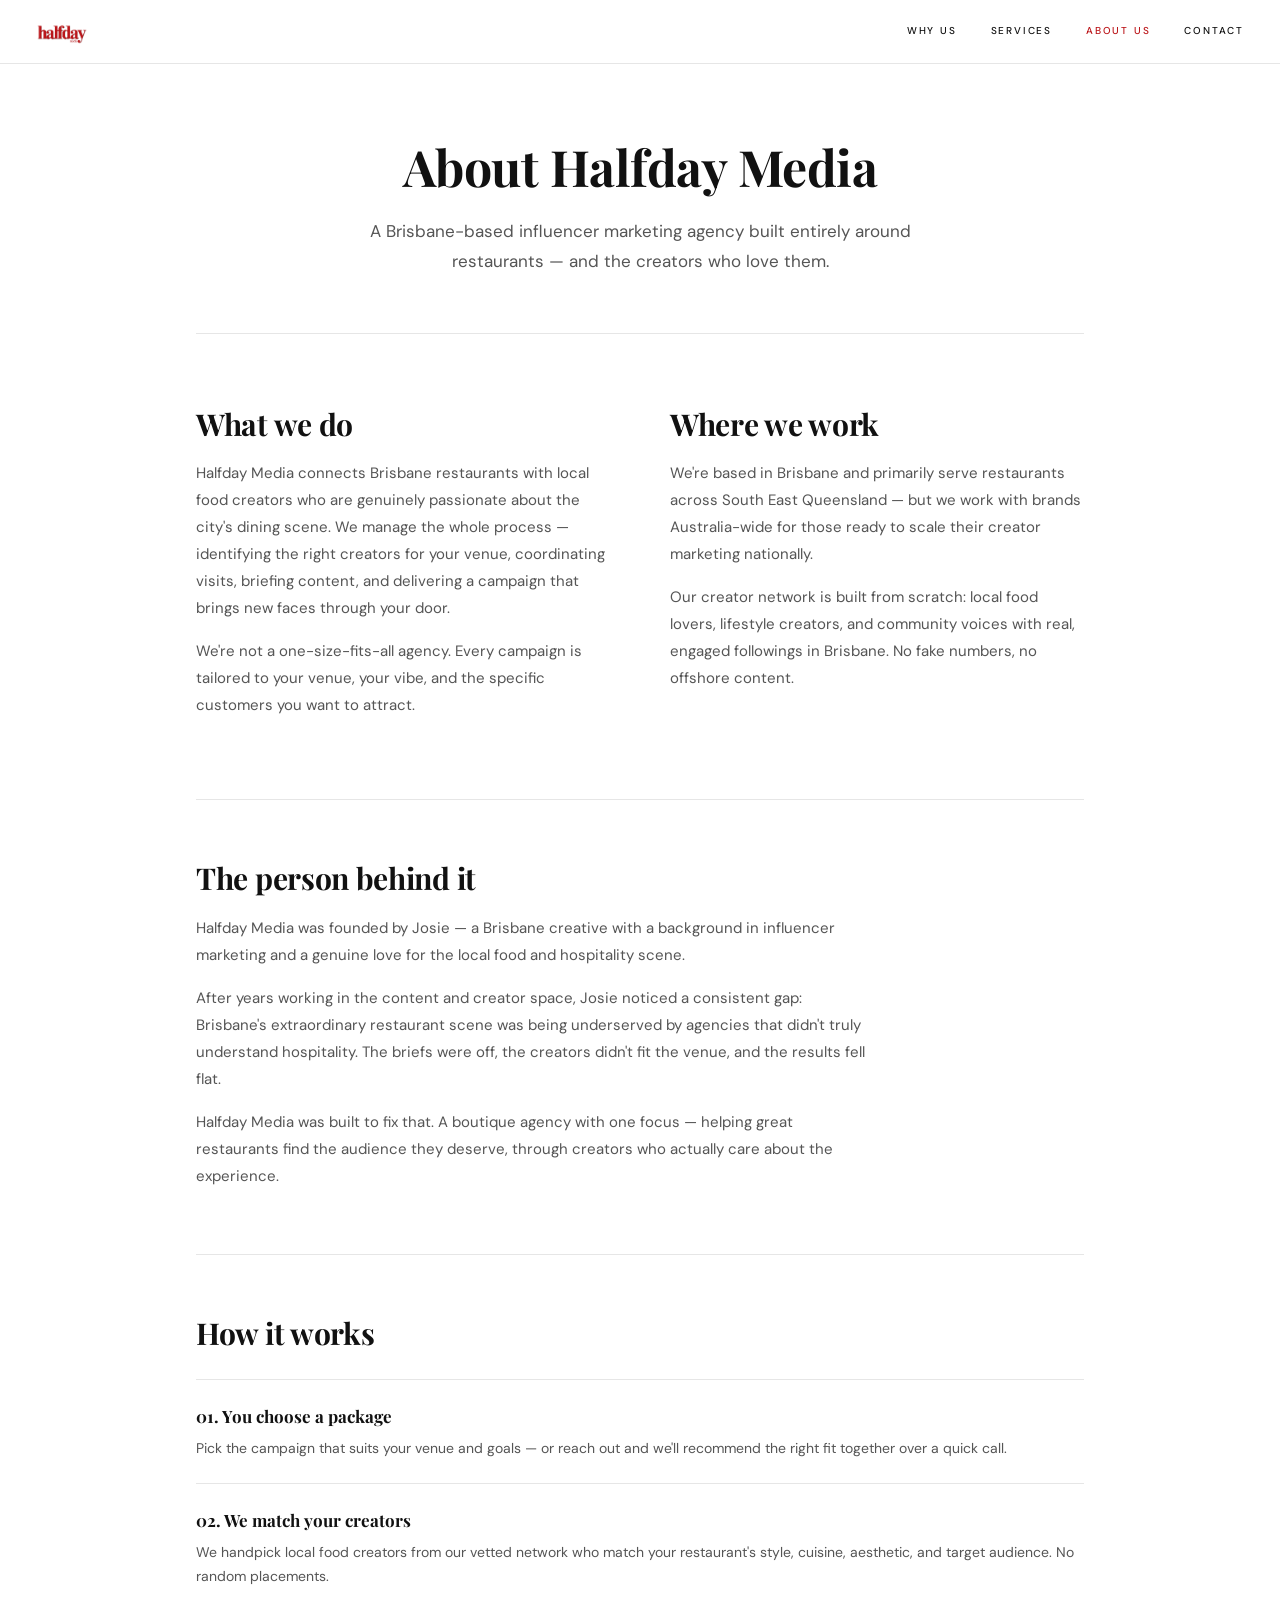
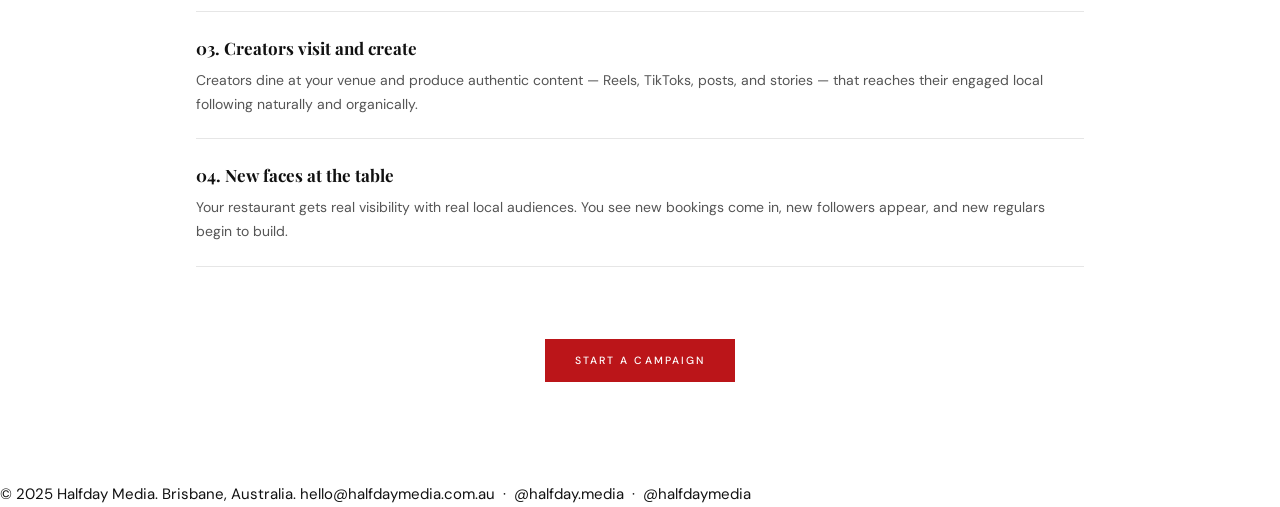
==== about.html @ 53fdbc43 "Create about.html" ====
<!DOCTYPE html>
<html lang="en">
<head>
  <meta charset="UTF-8">
  <meta name="viewport" content="width=device-width, initial-scale=1.0">
  <title>About Us — Halfday Media | Brisbane Influencer Marketing Agency</title>
  <meta name="description" content="Halfday Media is a Brisbane-based influencer marketing agency built for restaurants. Learn about our story, our approach, and the person behind it all.">
  <link rel="preconnect" href="https://fonts.googleapis.com">
  <link href="https://fonts.googleapis.com/css2?family=Playfair+Display:wght@400;700;900&family=DM+Sans:opsz,wght@9..40,300;9..40,400;9..40,500&display=swap" rel="stylesheet">
  <link rel="stylesheet" href="styles.css">
</head>
<body>
<header class="site-header">
  <a href="index.html" class="header-logo"><img src="logo.png" alt="Halfday Media"></a>
  <nav class="site-nav">
    <a href="why-us.html">Why Us</a>
    <a href="services.html">Services</a>
    <a href="about.html" class="active">About Us</a>
    <a href="contact.html">Contact</a>
  </nav>
</header>
<main class="page-main">
  <div class="page-hero">
    <h1>About Halfday Media</h1>
    <p>A Brisbane-based influencer marketing agency built entirely around restaurants — and the creators who love them.</p>
  </div>
  <section class="section">
    <div class="grid-2">
      <div>
        <h2>What we do</h2>
        <p>Halfday Media connects Brisbane restaurants with local food creators who are genuinely passionate about the city's dining scene. We manage the whole process — identifying the right creators for your venue, coordinating visits, briefing content, and delivering a campaign that brings new faces through your door.</p>
        <p>We're not a one-size-fits-all agency. Every campaign is tailored to your venue, your vibe, and the specific customers you want to attract.</p>
      </div>
      <div>
        <h2>Where we work</h2>
        <p>We're based in Brisbane and primarily serve restaurants across South East Queensland — but we work with brands Australia-wide for those ready to scale their creator marketing nationally.</p>
        <p>Our creator network is built from scratch: local food lovers, lifestyle creators, and community voices with real, engaged followings in Brisbane. No fake numbers, no offshore content.</p>
      </div>
    </div>
  </section>
  <div class="divider"></div>
  <section class="section">
    <h2>The person behind it</h2>
    <p>Halfday Media was founded by Josie — a Brisbane creative with a background in influencer marketing and a genuine love for the local food and hospitality scene.</p>
    <p>After years working in the content and creator space, Josie noticed a consistent gap: Brisbane's extraordinary restaurant scene was being underserved by agencies that didn't truly understand hospitality. The briefs were off, the creators didn't fit the venue, and the results fell flat.</p>
    <p>Halfday Media was built to fix that. A boutique agency with one focus — helping great restaurants find the audience they deserve, through creators who actually care about the experience.</p>
  </section>
  <div class="divider"></div>
  <section class="section">
    <h2>How it works</h2>
    <ul class="why-list" style="margin-top: 28px;">
      <li><div class="why-list__title">01. You choose a package</div><div class="why-list__desc">Pick the campaign that suits your venue and goals — or reach out and we'll recommend the right fit together over a quick call.</div></li>
      <li><div class="why-list__title">02. We match your creators</div><div class="why-list__desc">We handpick local food creators from our vetted network who match your restaurant's style, cuisine, aesthetic, and target audience. No random placements.</div></li>
      <li><div class="why-list__title">03. Creators visit and create</div><div class="why-list__desc">Creators dine at your venue and produce authentic content — Reels, TikToks, posts, and stories — that reaches their engaged local following naturally and organically.</div></li>
      <li><div class="why-list__title">04. New faces at the table</div><div class="why-list__desc">Your restaurant gets real visibility with real local audiences. You see new bookings come in, new followers appear, and new regulars begin to build.</div></li>
    </ul>
  </section>
  <div style="text-align: center; margin-top: 72px;"><a href="contact.html" class="btn">Start a campaign</a></div>
</main>
<footer class="site-footer">
  <span>&copy; 2025 Halfday Media. Brisbane, Australia.</span>
  <span><a href="mailto:hello@halfdaymedia.com.au">hello@halfdaymedia.com.au</a> &nbsp;&middot;&nbsp; <a href="https://instagram.com/halfday.media" target="_blank" rel="noopener">@halfday.media</a> &nbsp;&middot;&nbsp; <a href="https://tiktok.com/@halfdaymedia" target="_blank" rel="noopener">@halfdaymedia</a></span>
</footer>
</body>
</html>
---- styles.css ----
*, *::before, *::after { box-sizing: border-box; margin: 0; padding: 0; }
:root {
  --red: #bb1519; --blue: #4a9fd4; --dark: #111111; --mid: #555555;
  --muted: #888888; --bg: #ffffff; --light: #f7f7f7; --border: #e6e6e6;
  --font-sans: 'DM Sans', system-ui, sans-serif;
  --font-serif: 'Playfair Display', Georgia, serif;
  --max-w: 960px; --hdr-h: 64px;
}
html { scroll-behavior: smooth; }
body { font-family: var(--font-sans); background: var(--bg); color: var(--dark); font-size: 15px; line-height: 1.65; -webkit-font-smoothing: antialiased; }
h1, h2, h3, h4, h5, h6 { font-family: var(--font-serif); font-weight: 700; font-style: normal; line-height: 1.22; letter-spacing: -0.01em; }
a { color: inherit; text-decoration: none; }
img { display: block; max-width: 100%; }
.site-header { position: sticky; top: 0; height: var(--hdr-h); background: #fff; border-bottom: 1px solid var(--border); z-index: 100; display: flex; align-items: center; padding: 0 36px; }
.header-logo { height: 26px; margin-right: auto; }
.header-logo img { height: 100%; width: auto; }
.site-nav { display: flex; gap: 34px; align-items: center; }
.site-nav a { font-family: var(--font-sans); font-size: 10px; font-weight: 500; letter-spacing: 0.18em; text-transform: uppercase; color: var(--dark); text-decoration: none; transition: color 0.2s; }
.site-nav a:hover, .site-nav a.active { color: var(--red); }
@media (max-width: 640px) { .site-header { padding: 0 18px; } .site-nav { gap: 18px; } .site-nav a { font-size: 9px; letter-spacing: 0.12em; } }
.page-main { max-width: var(--max-w); margin: 0 auto; padding: 72px 36px 100px; }
@media (max-width: 640px) { .page-main { padding: 48px 20px 72px; } }
.page-hero { text-align: center; margin-bottom: 72px; padding-bottom: 56px; border-bottom: 1px solid var(--border); }
.page-hero h1 { font-size: clamp(30px, 5vw, 50px); margin-bottom: 20px; }
.page-hero p { font-size: clamp(15px, 2vw, 17px); color: var(--mid); max-width: 580px; margin: 0 auto; line-height: 1.75; }
.section { margin-bottom: 64px; }
.section h2 { font-size: clamp(22px, 3.5vw, 30px); margin-bottom: 18px; }
.section p { color: var(--mid); max-width: 680px; margin-bottom: 16px; line-height: 1.8; }
.divider { height: 1px; background: var(--border); margin: 60px 0; }
.btn { display: inline-block; padding: 13px 30px; background: var(--red); color: #fff; font-family: var(--font-sans); font-size: 10.5px; font-weight: 500; letter-spacing: 0.2em; text-transform: uppercase; border: none; cursor: pointer; transition: background 0.22s; text-decoration: none; }
.btn:hover { background: #9a1013; }
.grid-2 { display: grid; grid-template-columns: 1fr 1fr; gap: 48px 60px; align-items: start; }
.grid-3 { display: grid; grid-template-columns: repeat(3, 1fr); gap: 2px; }
@media (max-width: 720px) { .grid-2 { grid-template-columns: 1fr; gap: 40px; } .grid-3 { grid-template-columns: 1fr; } }
.stat-block { text-align: center; padding: 36px 24px; background: var(--light); }
.stat-block__num { font-family: var(--font-serif); font-size: 52px; font-weight: 700; color: var(--red); line-height: 1; margin-bottom: 12px; }
.stat-block__label { font-size: 13px; color: var(--mid); line-height: 1.55; max-width: 180px; margin: 0 auto; }
.why-list { list-style: none; }
.why-list li { padding: 22px 0; border-bottom: 1px solid var(--border); }
.why-list li:first-child { border-top: 1px solid var(--border); }
.why-list__title { font-family: var(--font-serif); font-size: 17px; font-weight: 700; font-style: normal; margin-bottom: 7px; }
.why-list__desc { font-size: 14px; color: var(--mid); line-height: 1.7; }
.services-grid { display: grid; grid-template-columns: 1fr 1fr; gap: 2px; background: var(--border); border: 1px solid var(--border); margin-top: 56px; }
@media (max-width: 720px) { .services-grid { grid-template-columns: 1fr; } }
.service-card { background: #fff; }
.service-card__img { width: 100%; aspect-ratio: 4/3; object-fit: cover; display: block; background: var(--light); }
.service-card__body { padding: 26px 24px 30px; }
.service-card__label { font-size: 9.5px; font-weight: 500; letter-spacing: 0.2em; text-transform: uppercase; color: var(--blue); margin-bottom: 8px; }
.service-card__name { font-family: var(--font-serif); font-size: 22px; font-weight: 700; font-style: normal; margin-bottom: 7px; }
.service-card__price { font-size: 19px; font-weight: 300; color: var(--dark); margin-bottom: 14px; }
.service-card__desc { font-size: 14px; color: var(--mid); line-height: 1.72; margin-bottom: 16px; }
.service-card__list { list-style: none; font-size: 13px; color: var(--mid); line-height: 1.65; margin-bottom: 24px; }
.service-card__list li { padding: 2px 0; }
.service-card__list li::before { content: '— '; color: var(--red); }
.contact-layout { display: grid; grid-template-columns: 1fr 1fr; gap: 80px; align-items: start; }
@media (max-width: 720px) { .contact-layout { grid-template-columns: 1fr; gap: 56px; } }
.form-group { margin-bottom: 30px; }
.form-group label { display: block; font-size: 10px; font-weight: 500; letter-spacing: 0.16em; text-transform: uppercase; margin-bottom: 9px
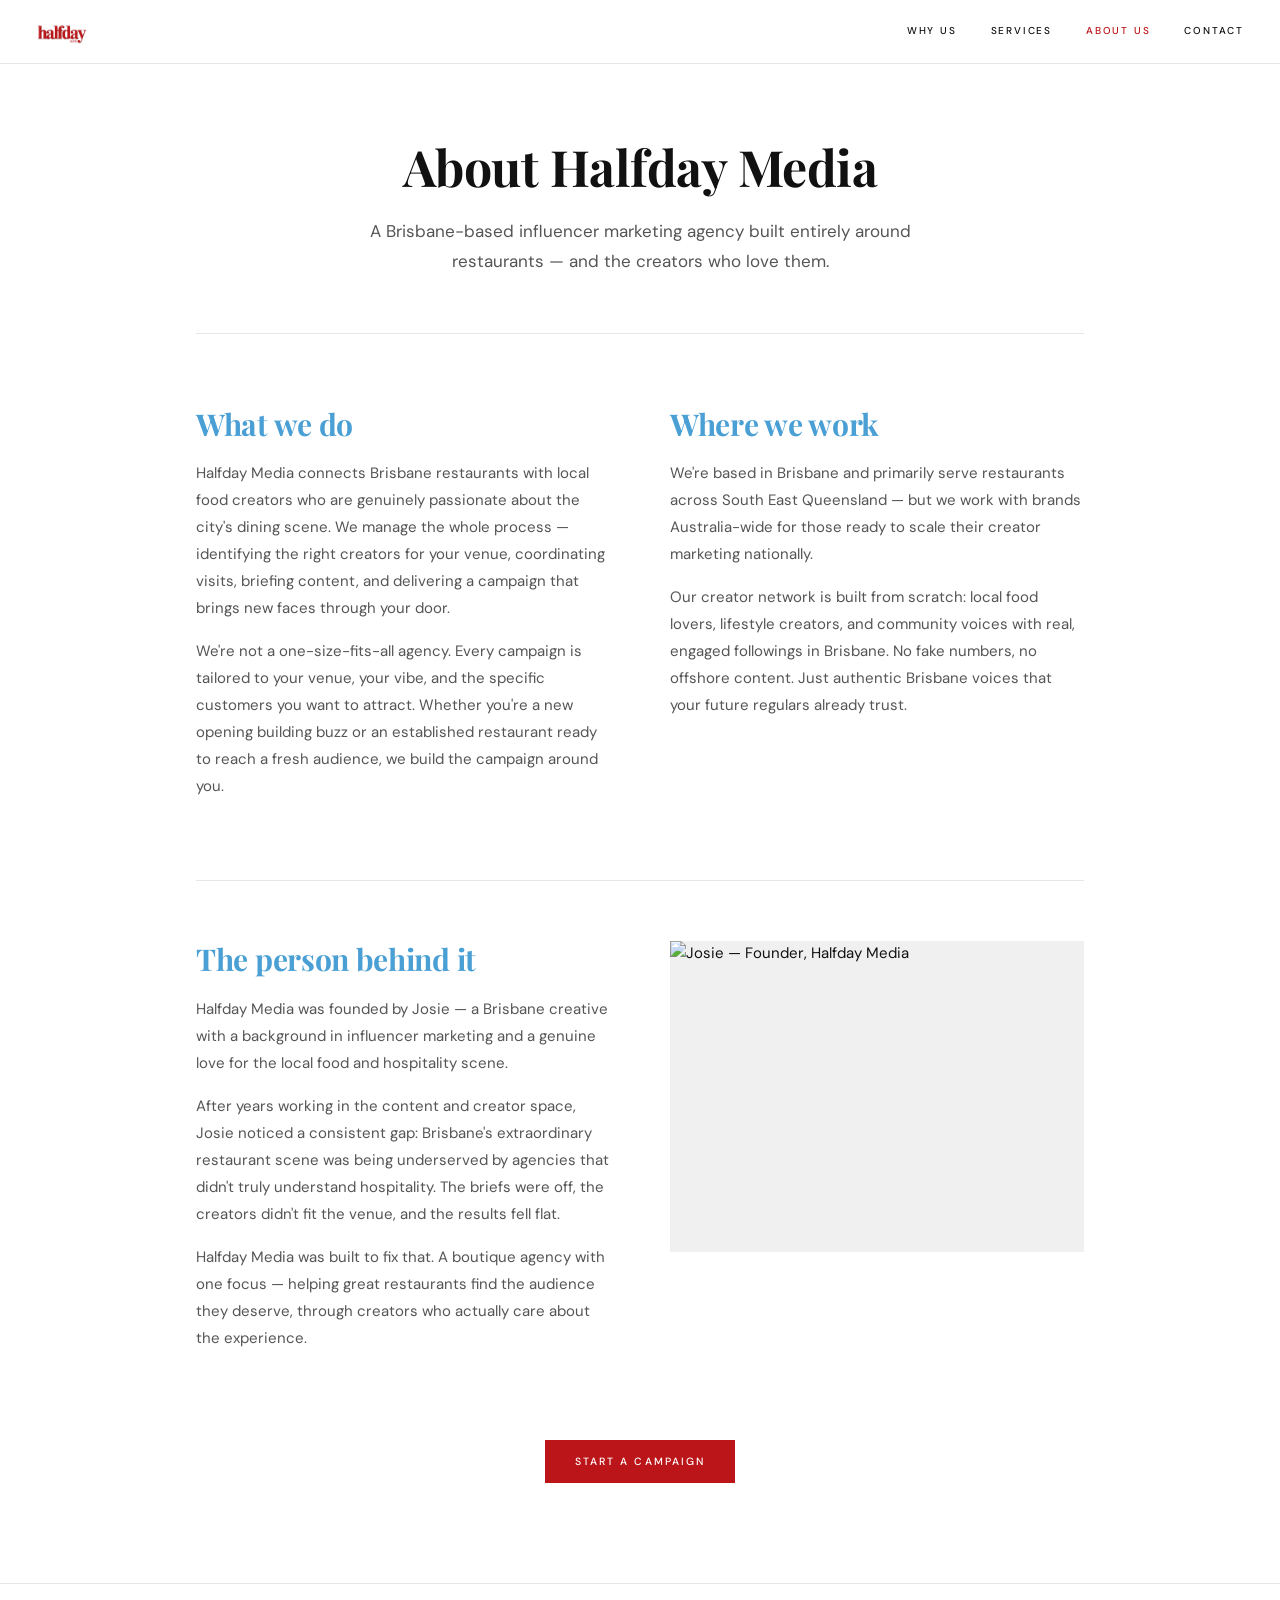
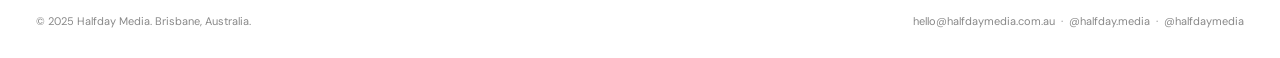
==== commit ed47ed40: "Update about.html" ====
--- a/about.html
+++ b/about.html
@@ -10,8 +10,11 @@
   <link rel="stylesheet" href="styles.css">
 </head>
 <body>
+
 <header class="site-header">
-  <a href="index.html" class="header-logo"><img src="logo.png" alt="Halfday Media"></a>
+  <a href="index.html" class="header-logo">
+    <img src="logo.png" alt="Halfday Media">
+  </a>
   <nav class="site-nav">
     <a href="why-us.html">Why Us</a>
     <a href="services.html">Services</a>
@@ -19,47 +22,65 @@
     <a href="contact.html">Contact</a>
   </nav>
 </header>
+
 <main class="page-main">
+
   <div class="page-hero">
     <h1>About Halfday Media</h1>
     <p>A Brisbane-based influencer marketing agency built entirely around restaurants — and the creators who love them.</p>
   </div>
+
+  <!-- WHAT WE DO / WHERE -->
   <section class="section">
     <div class="grid-2">
       <div>
         <h2>What we do</h2>
         <p>Halfday Media connects Brisbane restaurants with local food creators who are genuinely passionate about the city's dining scene. We manage the whole process — identifying the right creators for your venue, coordinating visits, briefing content, and delivering a campaign that brings new faces through your door.</p>
-        <p>We're not a one-size-fits-all agency. Every campaign is tailored to your venue, your vibe, and the specific customers you want to attract.</p>
+        <p>We're not a one-size-fits-all agency. Every campaign is tailored to your venue, your vibe, and the specific customers you want to attract. Whether you're a new opening building buzz or an established restaurant ready to reach a fresh audience, we build the campaign around you.</p>
       </div>
       <div>
         <h2>Where we work</h2>
         <p>We're based in Brisbane and primarily serve restaurants across South East Queensland — but we work with brands Australia-wide for those ready to scale their creator marketing nationally.</p>
-        <p>Our creator network is built from scratch: local food lovers, lifestyle creators, and community voices with real, engaged followings in Brisbane. No fake numbers, no offshore content.</p>
+        <p>Our creator network is built from scratch: local food lovers, lifestyle creators, and community voices with real, engaged followings in Brisbane. No fake numbers, no offshore content. Just authentic Brisbane voices that your future regulars already trust.</p>
       </div>
     </div>
   </section>
+
   <div class="divider"></div>
+
+  <!-- THE PERSON BEHIND IT -->
   <section class="section">
-    <h2>The person behind it</h2>
-    <p>Halfday Media was founded by Josie — a Brisbane creative with a background in influencer marketing and a genuine love for the local food and hospitality scene.</p>
-    <p>After years working in the content and creator space, Josie noticed a consistent gap: Brisbane's extraordinary restaurant scene was being underserved by agencies that didn't truly understand hospitality. The briefs were off, the creators didn't fit the venue, and the results fell flat.</p>
-    <p>Halfday Media was built to fix that. A boutique agency with one focus — helping great restaurants find the audience they deserve, through creators who actually care about the experience.</p>
+    <div class="grid-2" style="align-items: start;">
+      <div>
+        <h2>The person behind it</h2>
+        <p>Halfday Media was founded by Josie — a Brisbane creative with a background in influencer marketing and a genuine love for the local food and hospitality scene.</p>
+        <p>After years working in the content and creator space, Josie noticed a consistent gap: Brisbane's extraordinary restaurant scene was being underserved by agencies that didn't truly understand hospitality. The briefs were off, the creators didn't fit the venue, and the results fell flat.</p>
+        <p>Halfday Media was built to fix that. A boutique agency with one focus — helping great restaurants find the audience they deserve, through creators who actually care about the experience.</p>
+      </div>
+      <div>
+        <img src="about-josie.jpg" alt="Josie — Founder, Halfday Media"
+          style="width:100%; aspect-ratio:4/3; object-fit:cover; display:block; background:#f0f0f0;">
+      </div>
+    </div>
   </section>
-  <div class="divider"></div>
-  <section class="section">
-    <h2>How it works</h2>
-    <ul class="why-list" style="margin-top: 28px;">
-      <li><div class="why-list__title">01. You choose a package</div><div class="why-list__desc">Pick the campaign that suits your venue and goals — or reach out and we'll recommend the right fit together over a quick call.</div></li>
-      <li><div class="why-list__title">02. We match your creators</div><div class="why-list__desc">We handpick local food creators from our vetted network who match your restaurant's style, cuisine, aesthetic, and target audience. No random placements.</div></li>
-      <li><div class="why-list__title">03. Creators visit and create</div><div class="why-list__desc">Creators dine at your venue and produce authentic content — Reels, TikToks, posts, and stories — that reaches their engaged local following naturally and organically.</div></li>
-      <li><div class="why-list__title">04. New faces at the table</div><div class="why-list__desc">Your restaurant gets real visibility with real local audiences. You see new bookings come in, new followers appear, and new regulars begin to build.</div></li>
-    </ul>
-  </section>
-  <div style="text-align: center; margin-top: 72px;"><a href="contact.html" class="btn">Start a campaign</a></div>
+
+  <div style="text-align: center; margin-top: 72px;">
+    <a href="contact.html" class="btn">Start a campaign</a>
+  </div>
+
 </main>
+
 <footer class="site-footer">
   <span>&copy; 2025 Halfday Media. Brisbane, Australia.</span>
-  <span><a href="mailto:hello@halfdaymedia.com.au">hello@halfdaymedia.com.au</a> &nbsp;&middot;&nbsp; <a href="https://instagram.com/halfday.media" target="_blank" rel="noopener">@halfday.media</a> &nbsp;&middot;&nbsp; <a href="https://tiktok.com/@halfdaymedia" target="_blank" rel="noopener">@halfdaymedia</a></span>
+  <span>
+    <a href="mailto:hello@halfdaymedia.com.au">hello@halfdaymedia.com.au</a>
+    &nbsp;&middot;&nbsp;
+    <a href="https://instagram.com/halfday.media" target="_blank" rel="noopener">@halfday.media</a>
+    &nbsp;&middot;&nbsp;
+    <a href="https://tiktok.com/@halfdaymedia" target="_blank" rel="noopener">@halfdaymedia</a>
+  </span>
 </footer>
+
+<script src="cursor.js"></script>
 </body>
 </html>
--- a/styles.css
+++ b/styles.css
@@ -1,58 +1,251 @@
+/* ================================================================
+   HALFDAY MEDIA — SHARED STYLES
+   Used by: why-us.html, services.html, about.html, contact.html
+================================================================ */
 *, *::before, *::after { box-sizing: border-box; margin: 0; padding: 0; }
+
 :root {
-  --red: #bb1519; --blue: #4a9fd4; --dark: #111111; --mid: #555555;
-  --muted: #888888; --bg: #ffffff; --light: #f7f7f7; --border: #e6e6e6;
-  --font-sans: 'DM Sans', system-ui, sans-serif;
+  --red:    #bb1519;
+  --blue:   #4a9fd4;
+  --dark:   #111111;
+  --mid:    #555555;
+  --muted:  #888888;
+  --bg:     #ffffff;
+  --light:  #f7f7f7;
+  --border: #e6e6e6;
+  --font-sans:  'DM Sans', system-ui, sans-serif;
   --font-serif: 'Playfair Display', Georgia, serif;
-  --max-w: 960px; --hdr-h: 64px;
-}
+  --max-w:  960px;
+  --hdr-h:  64px;
+}
+
 html { scroll-behavior: smooth; }
-body { font-family: var(--font-sans); background: var(--bg); color: var(--dark); font-size: 15px; line-height: 1.65; -webkit-font-smoothing: antialiased; }
-h1, h2, h3, h4, h5, h6 { font-family: var(--font-serif); font-weight: 700; font-style: normal; line-height: 1.22; letter-spacing: -0.01em; }
+body {
+  font-family: var(--font-sans);
+  background: var(--bg);
+  color: var(--dark);
+  font-size: 15px;
+  line-height: 1.65;
+  -webkit-font-smoothing: antialiased;
+}
+
+h1, h2, h3, h4, h5, h6 {
+  font-family: var(--font-serif);
+  font-weight: 700;
+  font-style: normal;
+  line-height: 1.22;
+  letter-spacing: -0.01em;
+}
 a { color: inherit; text-decoration: none; }
 img { display: block; max-width: 100%; }
-.site-header { position: sticky; top: 0; height: var(--hdr-h); background: #fff; border-bottom: 1px solid var(--border); z-index: 100; display: flex; align-items: center; padding: 0 36px; }
+
+/* ================================================================
+   SITE HEADER
+================================================================ */
+.site-header {
+  position: sticky; top: 0;
+  height: var(--hdr-h);
+  background: #fff; border-bottom: 1px solid var(--border);
+  z-index: 100;
+  display: flex; align-items: center;
+  padding: 0 36px;
+}
 .header-logo { height: 26px; margin-right: auto; }
 .header-logo img { height: 100%; width: auto; }
+
 .site-nav { display: flex; gap: 34px; align-items: center; }
-.site-nav a { font-family: var(--font-sans); font-size: 10px; font-weight: 500; letter-spacing: 0.18em; text-transform: uppercase; color: var(--dark); text-decoration: none; transition: color 0.2s; }
-.site-nav a:hover, .site-nav a.active { color: var(--red); }
-@media (max-width: 640px) { .site-header { padding: 0 18px; } .site-nav { gap: 18px; } .site-nav a { font-size: 9px; letter-spacing: 0.12em; } }
-.page-main { max-width: var(--max-w); margin: 0 auto; padding: 72px 36px 100px; }
+.site-nav a {
+  font-family: var(--font-sans);
+  font-size: 10px; font-weight: 500;
+  letter-spacing: 0.18em; text-transform: uppercase;
+  color: var(--dark); text-decoration: none;
+  transition: color 0.2s;
+}
+.site-nav a:hover,
+.site-nav a.active { color: var(--red); }
+
+@media (max-width: 640px) {
+  .site-header { padding: 0 18px; }
+  .site-nav { gap: 18px; }
+  .site-nav a { font-size: 9px; letter-spacing: 0.12em; }
+}
+
+/* ================================================================
+   PAGE LAYOUT
+================================================================ */
+.page-main {
+  max-width: var(--max-w);
+  margin: 0 auto;
+  padding: 72px 36px 100px;
+}
 @media (max-width: 640px) { .page-main { padding: 48px 20px 72px; } }
-.page-hero { text-align: center; margin-bottom: 72px; padding-bottom: 56px; border-bottom: 1px solid var(--border); }
-.page-hero h1 { font-size: clamp(30px, 5vw, 50px); margin-bottom: 20px; }
-.page-hero p { font-size: clamp(15px, 2vw, 17px); color: var(--mid); max-width: 580px; margin: 0 auto; line-height: 1.75; }
+
+/* ---- HERO ---- */
+.page-hero {
+  text-align: center;
+  margin-bottom: 72px;
+  padding-bottom: 56px;
+  border-bottom: 1px solid var(--border);
+}
+.page-hero h1 {
+  font-size: clamp(30px, 5vw, 50px);
+  margin-bottom: 20px;
+}
+.page-hero p {
+  font-size: clamp(15px, 2vw, 17px);
+  color: var(--mid);
+  max-width: 580px;
+  margin: 0 auto;
+  line-height: 1.75;
+}
+
+/* ---- SECTION ---- */
 .section { margin-bottom: 64px; }
-.section h2 { font-size: clamp(22px, 3.5vw, 30px); margin-bottom: 18px; }
+.section h2 { font-size: clamp(22px, 3.5vw, 30px); margin-bottom: 18px; color: var(--blue); }
 .section p { color: var(--mid); max-width: 680px; margin-bottom: 16px; line-height: 1.8; }
+
+/* ---- DIVIDER ---- */
 .divider { height: 1px; background: var(--border); margin: 60px 0; }
-.btn { display: inline-block; padding: 13px 30px; background: var(--red); color: #fff; font-family: var(--font-sans); font-size: 10.5px; font-weight: 500; letter-spacing: 0.2em; text-transform: uppercase; border: none; cursor: pointer; transition: background 0.22s; text-decoration: none; }
+
+/* ================================================================
+   BUTTON
+================================================================ */
+.btn {
+  display: inline-block;
+  padding: 13px 30px;
+  background: var(--red); color: #fff;
+  font-family: var(--font-sans);
+  font-size: 10.5px; font-weight: 500;
+  letter-spacing: 0.2em; text-transform: uppercase;
+  border: none; cursor: pointer;
+  transition: background 0.22s;
+  text-decoration: none;
+}
 .btn:hover { background: #9a1013; }
-.grid-2 { display: grid; grid-template-columns: 1fr 1fr; gap: 48px 60px; align-items: start; }
-.grid-3 { display: grid; grid-template-columns: repeat(3, 1fr); gap: 2px; }
-@media (max-width: 720px) { .grid-2 { grid-template-columns: 1fr; gap: 40px; } .grid-3 { grid-template-columns: 1fr; } }
-.stat-block { text-align: center; padding: 36px 24px; background: var(--light); }
-.stat-block__num { font-family: var(--font-serif); font-size: 52px; font-weight: 700; color: var(--red); line-height: 1; margin-bottom: 12px; }
-.stat-block__label { font-size: 13px; color: var(--mid); line-height: 1.55; max-width: 180px; margin: 0 auto; }
+
+/* ================================================================
+   GRIDS
+================================================================ */
+.grid-2 {
+  display: grid; grid-template-columns: 1fr 1fr;
+  gap: 48px 60px; align-items: start;
+}
+.grid-3 {
+  display: grid; grid-template-columns: repeat(3, 1fr);
+  gap: 2px;
+}
+@media (max-width: 720px) {
+  .grid-2 { grid-template-columns: 1fr; gap: 40px; }
+  .grid-3 { grid-template-columns: 1fr; }
+}
+
+/* ================================================================
+   STAT BLOCK
+================================================================ */
+.stat-block {
+  text-align: center; padding: 36px 24px;
+  background: var(--light);
+}
+.stat-block__num {
+  font-family: var(--font-serif); font-size: 52px; font-weight: 700;
+  color: var(--red); line-height: 1; margin-bottom: 12px;
+}
+.stat-block__label {
+  font-size: 13px; color: var(--mid); line-height: 1.55;
+  max-width: 180px; margin: 0 auto;
+}
+
+/* ================================================================
+   WHY LIST
+================================================================ */
 .why-list { list-style: none; }
-.why-list li { padding: 22px 0; border-bottom: 1px solid var(--border); }
+.why-list li {
+  padding: 22px 0;
+  border-bottom: 1px solid var(--border);
+}
 .why-list li:first-child { border-top: 1px solid var(--border); }
-.why-list__title { font-family: var(--font-serif); font-size: 17px; font-weight: 700; font-style: normal; margin-bottom: 7px; }
+.why-list__title {
+  font-family: var(--font-serif); font-size: 17px; font-weight: 700; font-style: normal;
+  margin-bottom: 7px; color: var(--blue);
+}
 .why-list__desc { font-size: 14px; color: var(--mid); line-height: 1.7; }
-.services-grid { display: grid; grid-template-columns: 1fr 1fr; gap: 2px; background: var(--border); border: 1px solid var(--border); margin-top: 56px; }
+
+/* ================================================================
+   SERVICE CARDS
+================================================================ */
+.services-grid {
+  display: grid; grid-template-columns: 1fr 1fr;
+  gap: 2px; background: var(--border);
+  border: 1px solid var(--border);
+  margin-top: 56px;
+}
 @media (max-width: 720px) { .services-grid { grid-template-columns: 1fr; } }
+
 .service-card { background: #fff; }
-.service-card__img { width: 100%; aspect-ratio: 4/3; object-fit: cover; display: block; background: var(--light); }
+.service-card__img {
+  width: 100%; aspect-ratio: 4/3; object-fit: cover;
+  display: block; background: var(--light);
+}
 .service-card__body { padding: 26px 24px 30px; }
-.service-card__label { font-size: 9.5px; font-weight: 500; letter-spacing: 0.2em; text-transform: uppercase; color: var(--blue); margin-bottom: 8px; }
-.service-card__name { font-family: var(--font-serif); font-size: 22px; font-weight: 700; font-style: normal; margin-bottom: 7px; }
-.service-card__price { font-size: 19px; font-weight: 300; color: var(--dark); margin-bottom: 14px; }
-.service-card__desc { font-size: 14px; color: var(--mid); line-height: 1.72; margin-bottom: 16px; }
-.service-card__list { list-style: none; font-size: 13px; color: var(--mid); line-height: 1.65; margin-bottom: 24px; }
+.service-card__label {
+  font-size: 9.5px; font-weight: 500; letter-spacing: 0.2em; text-transform: uppercase;
+  color: var(--blue); margin-bottom: 8px;
+}
+.service-card__desc {
+  font-size: 14px; color: var(--mid); line-height: 1.72; margin-bottom: 16px;
+}
+.service-card__list {
+  list-style: none; font-size: 13px; color: var(--mid); line-height: 1.65; margin-bottom: 24px;
+}
 .service-card__list li { padding: 2px 0; }
 .service-card__list li::before { content: '— '; color: var(--red); }
-.contact-layout { display: grid; grid-template-columns: 1fr 1fr; gap: 80px; align-items: start; }
+
+/* ================================================================
+   CONTACT FORM
+================================================================ */
+.contact-layout {
+  display: grid; grid-template-columns: 1fr 1fr;
+  gap: 80px; align-items: start;
+}
 @media (max-width: 720px) { .contact-layout { grid-template-columns: 1fr; gap: 56px; } }
+
 .form-group { margin-bottom: 30px; }
-.form-group label { display: block; font-size: 10px; font-weight: 500; letter-spacing: 0.16em; text-transform: uppercase; margin-bottom: 9px
+.form-group label {
+  display: block; font-size: 10px; font-weight: 500;
+  letter-spacing: 0.16em; text-transform: uppercase;
+  margin-bottom: 9px; color: var(--dark);
+}
+.form-group input,
+.form-group textarea,
+.form-group select {
+  width: 100%; padding: 10px 0;
+  border: none; border-bottom: 1.5px solid var(--border);
+  border-radius: 0; font-family: var(--font-sans);
+  font-size: 15px; color: var(--dark); background: transparent;
+  outline: none; transition: border-color 0.2s; -webkit-appearance: none;
+}
+.form-group input::placeholder,
+.form-group textarea::placeholder { color: #bbb; }
+.form-group input:focus,
+.form-group textarea:focus,
+.form-group select:focus { border-bottom-color: var(--dark); }
+.form-group textarea { resize: none; height: 140px; line-height: 1.6; }
+.form-group select { cursor: pointer; }
+.form-group select option { background: #fff; }
+
+/* Contact info links */
+.contact-info h2 { margin-bottom: 20px; }
+.contact-info p   { color: var(--mid); font-size: 15px; line-height: 1.78; margin-bottom: 14px; }
+
+/* ================================================================
+   SITE FOOTER
+================================================================ */
+.site-footer {
+  border-top: 1px solid var(--border);
+  padding: 28px 36px;
+  display: flex; align-items: center; justify-content: space-between;
+  font-size: 11px; color: var(--muted); flex-wrap: wrap; gap: 10px;
+}
+.site-footer a { color: var(--muted); transition: color 0.2s; }
+.site-footer a:hover { color: var(--red); }
+
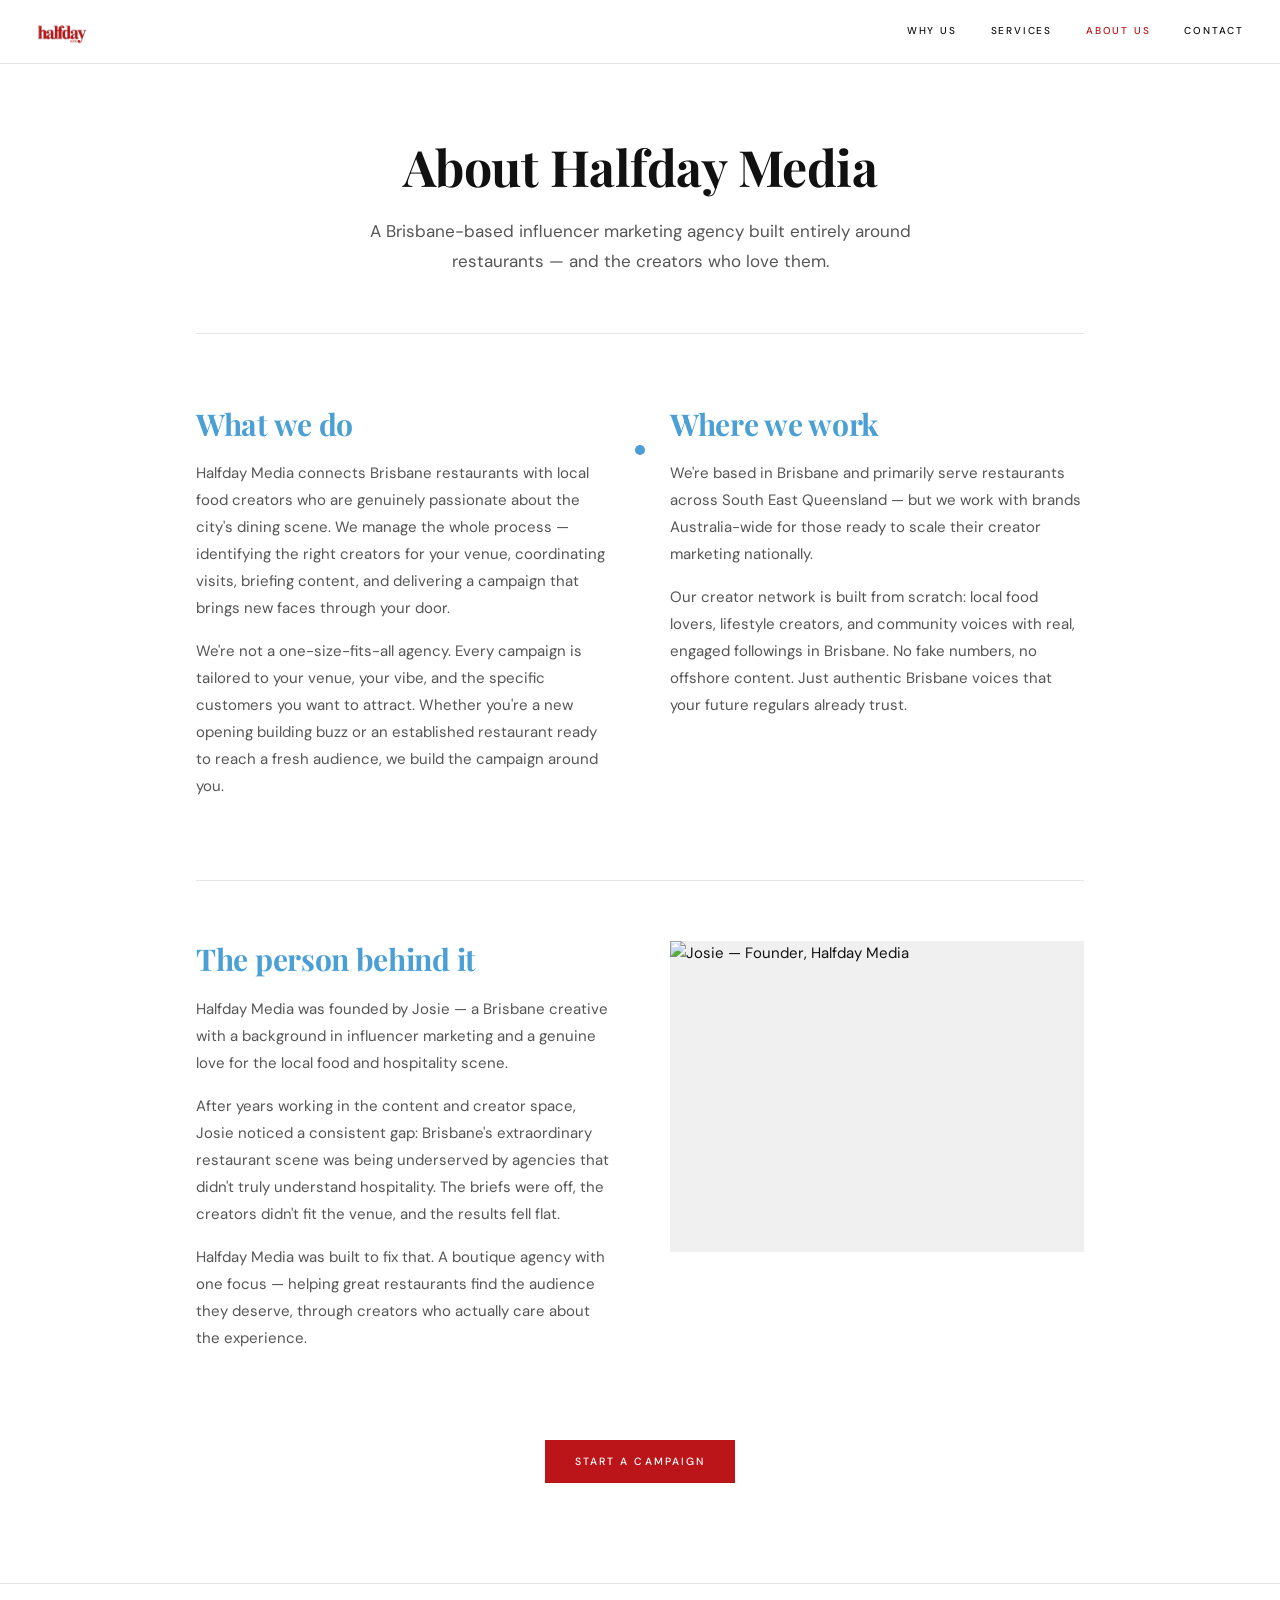
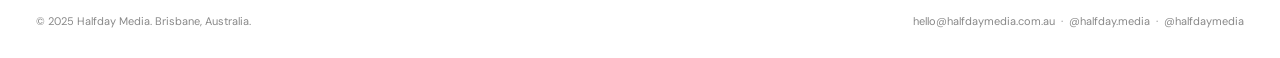
==== commit c8ac4f7d: "Update about.html" ====
--- a/about.html
+++ b/about.html
@@ -5,6 +5,7 @@
   <meta name="viewport" content="width=device-width, initial-scale=1.0">
   <title>About Us — Halfday Media | Brisbane Influencer Marketing Agency</title>
   <meta name="description" content="Halfday Media is a Brisbane-based influencer marketing agency built for restaurants. Learn about our story, our approach, and the person behind it all.">
+  <link rel="icon" type="image/png" href="favicon.png">
   <link rel="preconnect" href="https://fonts.googleapis.com">
   <link href="https://fonts.googleapis.com/css2?family=Playfair+Display:wght@400;700;900&family=DM+Sans:opsz,wght@9..40,300;9..40,400;9..40,500&display=swap" rel="stylesheet">
   <link rel="stylesheet" href="styles.css">
